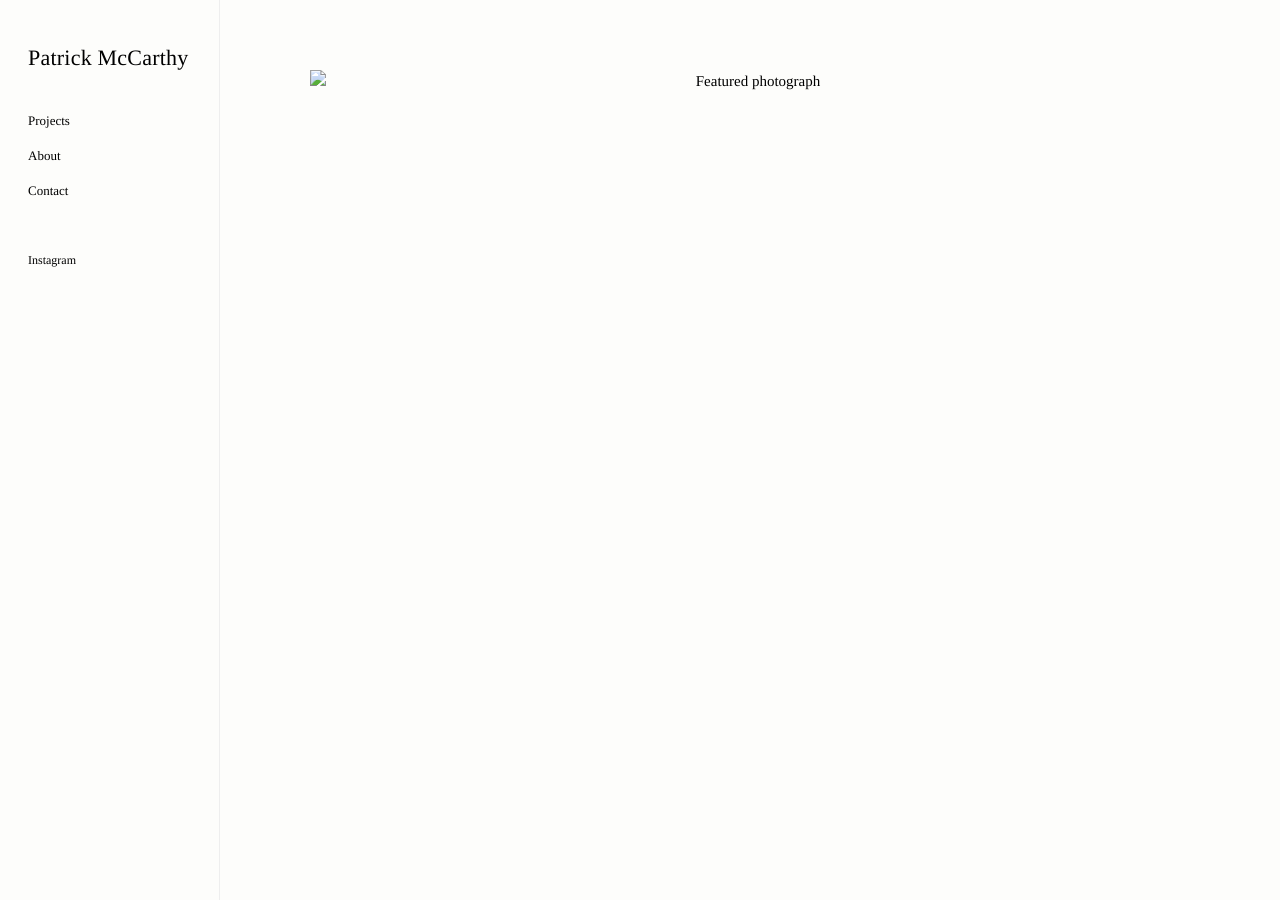
==== index.html @ 659b22f8 "Initial photography portfolio site" ====
<!DOCTYPE html>
<html lang="en">
<head>
<meta charset="UTF-8">
<meta name="viewport" content="width=device-width, initial-scale=1">
<title>Patrick McCarthy — Patrick McCarthy</title>
<link rel="stylesheet" href="css/style.css">
</head>
<body>
<div class="site">
  <aside class="sidebar">
    <div class="brand"><a href="index.html">Patrick McCarthy</a><button class="menu-toggle">Menu</button></div>
    <div class="nav-wrap">
      <ul class="nav">
        <li class="has-children">
          <a href="#" class="toggle">Projects</a>
          <ul class="subnav">
            <li><a href="project-echoes.html">Echoes</a></li>
            <li><a href="project-postcards.html">Postcards</a></li>
          </ul>
        </li>
        <li><a href="about.html">About</a></li>
        <li><a href="contact.html">Contact</a></li>
      </ul>
      <div class="sidebar-foot">
        <!-- <a href="mailto:pat.mccarthy1@aol.com">pat.mccarthy1@aol.com</a> -->
        <a href="https://instagram.com">Instagram</a>
      </div>
    </div>
  </aside>
  <main class="main">
    <section class="hero">
      <img src="images/hero.jpg" alt="Featured photograph">
    </section>
  </main>
</div>
<script src="js/site.js"></script>
</body>
</html>
---- css/style.css ----
/* ---------- Base ---------- */
* { box-sizing: border-box; margin: 0; padding: 0; }

html, body {
  height: 100%;
  background: #fdfdfb;
  color: #000;
  font-family: "Times New Roman", Times, serif;
  font-weight: 400;
  font-size: 15px;
  line-height: 1.6;
  -webkit-font-smoothing: antialiased;
  text-rendering: geometricPrecision;
}

:root {
  --ink: #000;
  --accent: #e85a1a; /* orange */
}

a {
  color: var(--ink);
  text-decoration: none;
  transition: color .15s ease;
}
a:hover { color: var(--accent); }
.tile:hover .label { color: var(--accent); }
.tile:hover { opacity: 1; }

img, video { max-width: 100%; height: auto; display: block; }

/* ---------- Layout ---------- */
.site {
  display: grid;
  grid-template-columns: 220px 1fr;
  min-height: 100vh;
}

/* ---------- Sidebar ---------- */
.sidebar {
  padding: 40px 28px;
  border-right: 1px solid #eee;
  background: #fdfdfb;
  position: sticky;
  top: 0;
  height: 100vh;
  overflow-y: auto;
  font-size: 13px;
}

.brand {
  font-size: 22px;
  letter-spacing: .01em;
  margin-bottom: 36px;
  font-weight: 400;
}
.brand a { border: none; }

.nav { list-style: none; }
.nav > li { margin-bottom: 14px; }
.nav a { display: inline-block; }

.subnav {
  list-style: none;
  margin-top: 8px;
  padding-left: 0;
  display: none;
}
.subnav li { margin: 6px 0; padding-left: 12px; font-size: 12px; color: #555; }
.subnav a { color: #555; }
.has-children.open .subnav { display: block; }

.toggle { cursor: pointer; user-select: none; }

.sidebar-foot {
  margin-top: 48px;
  font-size: 12px;
  color: #666;
  line-height: 1.8;
}
.sidebar-foot a { display: block; }

/* ---------- Main ---------- */
.main {
  padding: 30px 28px 60px;
  display: flex;
  flex-direction: column;
  align-items: center;
}

.page-title {
  font-size: 22px;
  letter-spacing: .01em;
  font-weight: 400;
  margin: 20px 0 40px;
  text-align: center;
  color: #000;
}

.intro {
  max-width: 620px;
  margin: 20px auto 40px;
  text-align: center;
  font-size: 14px;
  color: #333;
  line-height: 1.8;
}

/* ---------- Hero (homepage) ---------- */
.hero {
  width: 100%;
  max-width: 880px;
  margin: 40px auto 0;
  text-align: center;
}
.hero img { width: 100%; margin-bottom: 18px; }
.caption {
  font-style: italic;
  font-size: 12px;
  color: #555;
  letter-spacing: .02em;
}

/* ---------- Slideshow ---------- */
.slideshow {
  width: 100%;
  max-width: 1050px;
  margin: 20px auto 0;
  position: relative;
}

.slide-stage {
  position: relative;
  width: 100%;
  display: flex;
  justify-content: center;
  align-items: center;
  min-height: 60vh;
}

.slide {
  display: none;
  width: 100%;
  text-align: center;
}
.slide.active { display: block; }
.slide img, .slide video {
  max-width: 100%;
  max-height: 76vh;
  width: auto;
  margin: 0 auto;
}
.slide figcaption {
  margin-top: 16px;
  font-style: italic;
  font-size: 12px;
  color: #555;
}

/* Image frame: shrink-wrap the image so the meta strip can sit flush with its edges */
.slide-frame {
  display: inline-block;
  position: relative;
  max-width: 100%;
  text-align: left;
}
.slide-frame img, .slide-frame video {
  display: block;
  max-width: 100%;
  max-height: 76vh;
  width: auto;
  margin: 0;
}
.slide-meta {
  display: flex;
  justify-content: space-between;
  align-items: baseline;
  gap: 24px;
  margin-top: 10px;
  font-size: 13px;
  color: #444;
}
.slide-cap {
  font-style: italic;
}
.slide-num {
  font-style: normal;
  letter-spacing: .05em;
  color: #888;
}

/* Click-zones with arrow cursors — only at outer gutters so they don't cover image clicks or video controls */
.slide-zone {
  position: absolute;
  top: 0;
  bottom: 0;
  width: 18%;
  z-index: 5;
  background: transparent;
}
.slide-zone.prev {
  left: 0;
  cursor: url("data:image/svg+xml;utf8,<svg xmlns='http://www.w3.org/2000/svg' width='40' height='40' viewBox='0 0 40 40'><polyline points='24,10 12,20 24,30' fill='none' stroke='black' stroke-width='1.5'/></svg>") 12 20, w-resize;
}
.slide-zone.next {
  right: 0;
  cursor: url("data:image/svg+xml;utf8,<svg xmlns='http://www.w3.org/2000/svg' width='40' height='40' viewBox='0 0 40 40'><polyline points='16,10 28,20 16,30' fill='none' stroke='black' stroke-width='1.5'/></svg>") 28 20, e-resize;
}

/* Photos in a slideshow get a zoom cursor (click to enlarge) */
.slide img { cursor: zoom-in; }

/* Text-only slide */
.slide.text-slide {
  min-height: 60vh;
  display: none;
  align-items: center;
  justify-content: center;
  padding: 40px 20px;
}
.slide.text-slide.active { display: flex; }
.slide.text-slide .text-body {
  max-width: 560px;
  font-size: 18px;
  line-height: 1.8;
  color: #1a1a1a;
  text-align: left;
}
.slide.text-slide .text-body p { margin-bottom: 1.2em; }

/* Lightbox */
.lightbox {
  position: fixed;
  inset: 0;
  background: rgba(0,0,0,0.92);
  display: none;
  align-items: center;
  justify-content: center;
  z-index: 1000;
  cursor: zoom-out;
  padding: 30px;
}
.lightbox.open { display: flex; }
.lightbox img {
  max-width: 100%;
  max-height: 100%;
  width: auto;
  height: auto;
  display: block;
}
body.lightbox-open { overflow: hidden; }

.slide-counter {
  text-align: center;
  margin-top: 14px;
  font-size: 11px;
  letter-spacing: .15em;
  color: #777;
}

/* ---------- Project index tiles (kept for potential use) ---------- */
.grid {
  display: grid;
  grid-template-columns: repeat(auto-fill, minmax(280px, 1fr));
  gap: 36px 28px;
  width: 100%;
  max-width: 1100px;
}
.tile { display: block; text-align: center; }
.tile img, .tile video {
  width: 100%;
  aspect-ratio: 16/9;
  object-fit: cover;
  margin-bottom: 10px;
  background: #111;
  display: block;
}
.tile .label {
  font-size: 16px;
  letter-spacing: .01em;
  color: #000;
}
.tile a, .tile:hover { border: none; }

/* ---------- About / Contact ---------- */
.prose {
  max-width: 620px;
  margin: 30px auto;
  font-size: 14px;
  line-height: 1.9;
  color: #222;
  text-align: center;
}
.prose p { margin-bottom: 1.2em; }

.contact-block {
  text-align: center;
  font-size: 15px;
  line-height: 1.9;
  margin: 20px auto 0;
  max-width: 520px;
}
.contact-lead {
  font-size: 16px;
  line-height: 1.7;
  margin-bottom: 40px;
  color: #222;
}
.contact-name {
  font-size: 18px;
  margin-top: 10px;
}
.contact-loc {
  color: #555;
  margin-bottom: 30px;
}
.contact-line { margin: 4px 0; }
.contact-foot {
  margin-top: 50px;
  font-style: italic;
  font-size: 13px;
  color: #777;
}

/* ---------- Mobile ---------- */
.menu-toggle { display: none; }

@media (max-width: 800px) {
  .site { grid-template-columns: 1fr; }
  .sidebar {
    position: static;
    height: auto;
    border-right: none;
    border-bottom: 1px solid #eee;
    padding: 20px 24px;
  }
  .brand { margin-bottom: 0; display: inline-block; }
  .menu-toggle {
    display: inline-block;
    float: right;
    cursor: pointer;
    font-size: 13px;
    letter-spacing: .1em;
    text-transform: uppercase;
    border: none;
    background: none;
    color: #1a1a1a;
    padding: 0;
  }
  .nav-wrap { display: none; margin-top: 24px; }
  .nav-wrap.open { display: block; }
  .main { padding: 30px 24px 60px; }
  .slide img, .slide video { max-height: 60vh; }
}
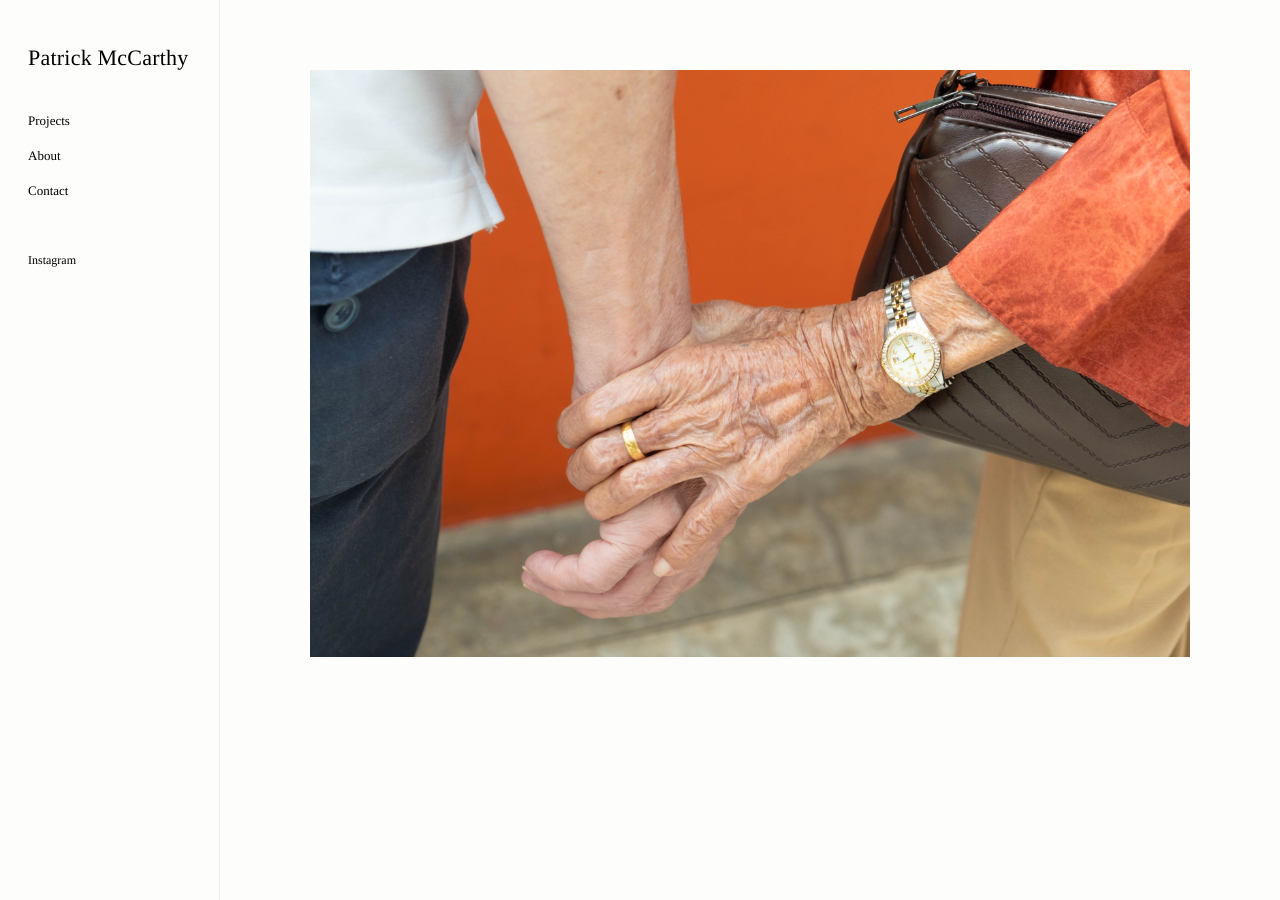
==== commit 0344b3a6: "Remove Instagram sidebar link" ====
--- a/index.html
+++ b/index.html
@@ -30,7 +30,7 @@
   </aside>
   <main class="main">
     <section class="hero">
-      <img src="images/hero.jpg" alt="Featured photograph">
+      <img src="images/hero.JPG" alt="Featured photograph">
     </section>
   </main>
 </div>
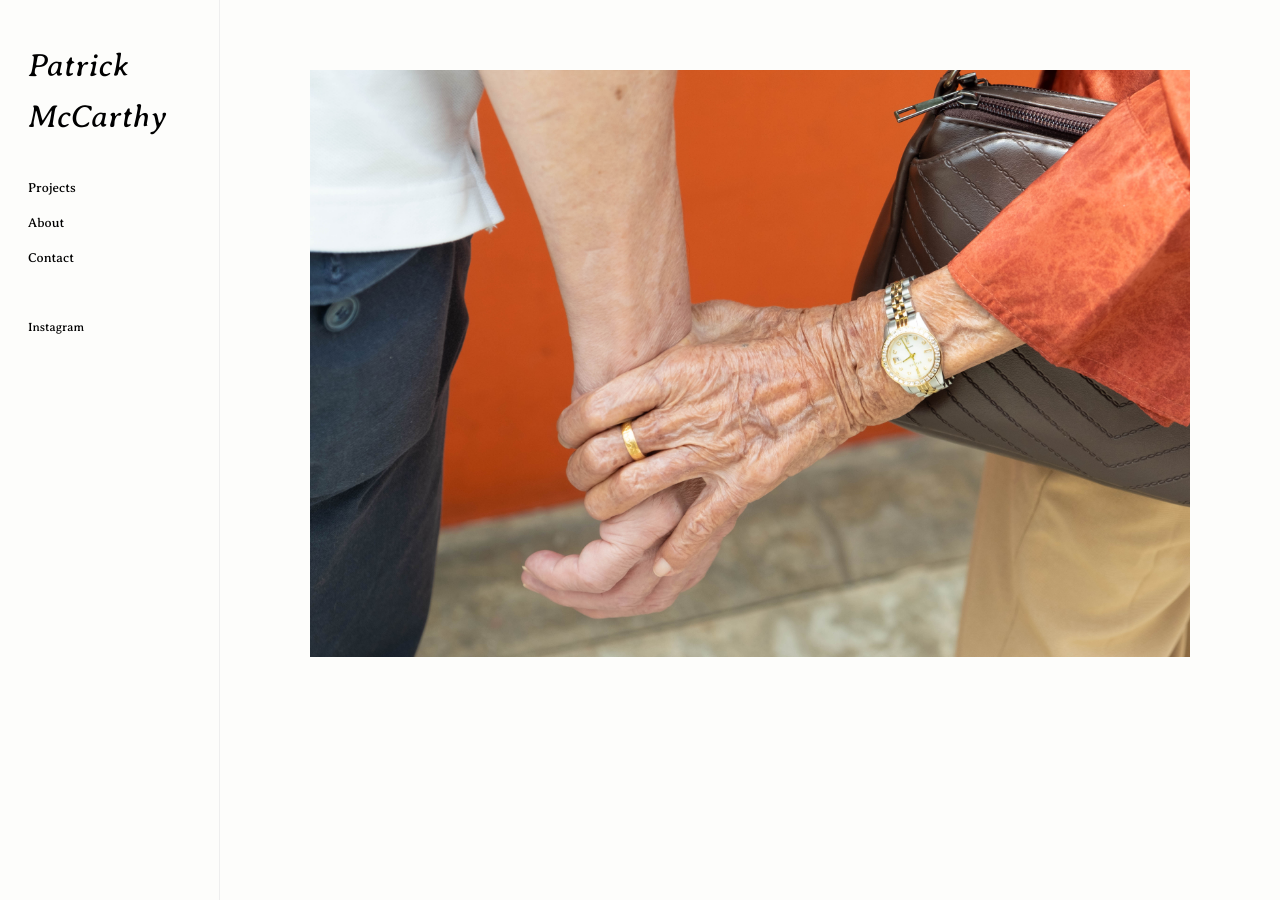
==== commit cdfac3ac: "Update font to Averia Serif Libre and make Patrick McCarthy bigger/italic" ====
--- a/index.html
+++ b/index.html
@@ -4,6 +4,7 @@
 <meta charset="UTF-8">
 <meta name="viewport" content="width=device-width, initial-scale=1">
 <title>Patrick McCarthy — Patrick McCarthy</title>
+<link href="https://fonts.googleapis.com/css2?family=Averia+Serif+Libre:wght@400;700&display=swap" rel="stylesheet">
 <link rel="stylesheet" href="css/style.css">
 </head>
 <body>
--- a/css/style.css
+++ b/css/style.css
@@ -5,7 +5,7 @@
   height: 100%;
   background: #fdfdfb;
   color: #000;
-  font-family: "Times New Roman", Times, serif;
+  font-family: "Averia Serif Libre", "Times New Roman", Times, serif;
   font-weight: 400;
   font-size: 15px;
   line-height: 1.6;
@@ -49,10 +49,11 @@
 }
 
 .brand {
-  font-size: 22px;
+  font-size: 32px;
   letter-spacing: .01em;
   margin-bottom: 36px;
   font-weight: 400;
+  font-style: italic;
 }
 .brand a { border: none; }
 
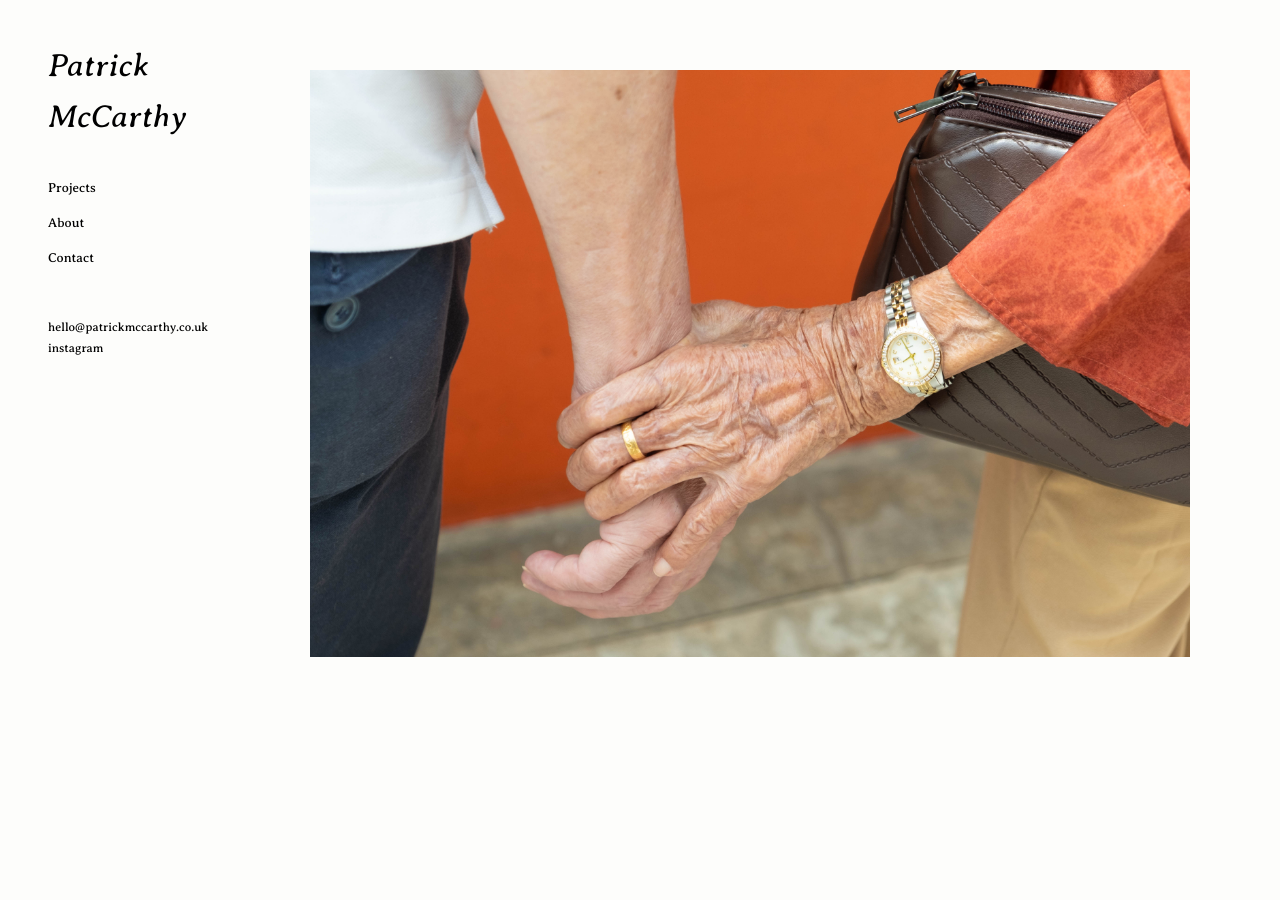
==== commit 6f9c45d1: "Update sidebar styling and footer links - Removed vertical border-right from sidebar - Added left ma" ====
--- a/index.html
+++ b/index.html
@@ -25,7 +25,8 @@
       </ul>
       <div class="sidebar-foot">
         <!-- <a href="mailto:pat.mccarthy1@aol.com">pat.mccarthy1@aol.com</a> -->
-        <a href="https://instagram.com">Instagram</a>
+        <a href="mailto:hello@patrickmccarthy.co.uk">hello@patrickmccarthy.co.uk</a>
+        <a href="https://instagram.com/_patrick_mccarthy_">instagram</a>
       </div>
     </div>
   </aside>
--- a/css/style.css
+++ b/css/style.css
@@ -39,7 +39,7 @@
 /* ---------- Sidebar ---------- */
 .sidebar {
   padding: 40px 28px;
-  border-right: 1px solid #eee;
+  margin-left: 20px;
   background: #fdfdfb;
   position: sticky;
   top: 0;
@@ -334,11 +334,13 @@
     border-right: none;
     border-bottom: 1px solid #eee;
     padding: 20px 24px;
+    display: flex;
+    justify-content: space-between;
+    align-items: center;
   }
-  .brand { margin-bottom: 0; display: inline-block; }
+  .brand { margin-bottom: 0; display: block; }
   .menu-toggle {
     display: inline-block;
-    float: right;
     cursor: pointer;
     font-size: 13px;
     letter-spacing: .1em;
@@ -351,5 +353,6 @@
   .nav-wrap { display: none; margin-top: 24px; }
   .nav-wrap.open { display: block; }
   .main { padding: 30px 24px 60px; }
+  .grid { grid-template-columns: 1fr; gap: 28px; }
   .slide img, .slide video { max-height: 60vh; }
 }
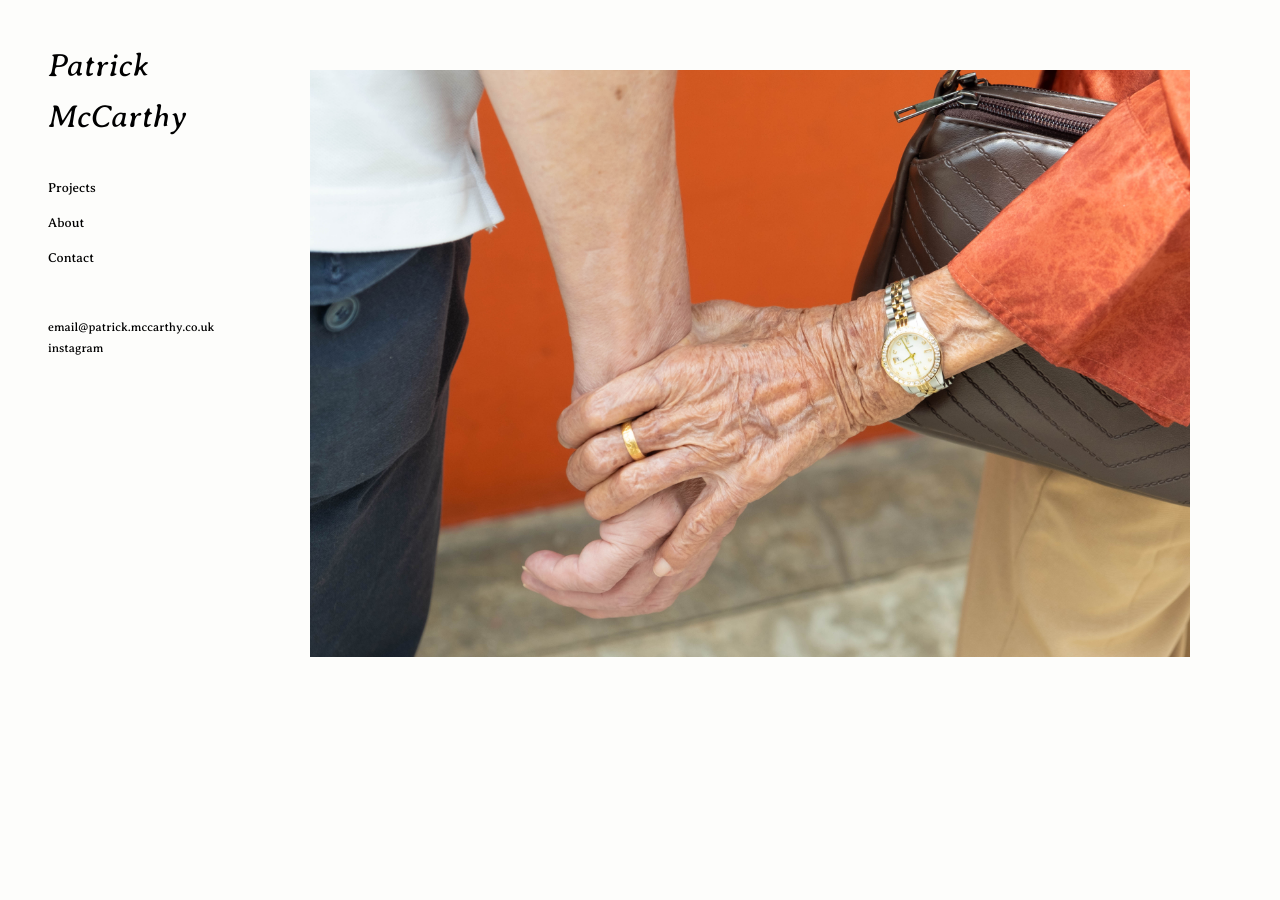
==== commit fecedffa: "Fix mobile menu arrow and left alignment at their actual root causes The up arrow: .menu-toggle was " ====
--- a/index.html
+++ b/index.html
@@ -10,7 +10,7 @@
 <body>
 <div class="site">
   <aside class="sidebar">
-    <div class="brand"><a href="index.html">Patrick McCarthy</a><button class="menu-toggle">Menu</button></div>
+    <div class="brand"><a href="index.html">Patrick McCarthy</a><button class="menu-toggle">▼</button></div>
     <div class="nav-wrap">
       <ul class="nav">
         <li class="has-children">
@@ -25,7 +25,7 @@
       </ul>
       <div class="sidebar-foot">
         <!-- <a href="mailto:pat.mccarthy1@aol.com">pat.mccarthy1@aol.com</a> -->
-        <a href="mailto:hello@patrickmccarthy.co.uk">hello@patrickmccarthy.co.uk</a>
+        <a href="mailto:email@patrick.mccarthy.co.uk">email@patrick.mccarthy.co.uk</a>
         <a href="https://instagram.com/_patrick_mccarthy_">instagram</a>
       </div>
     </div>
--- a/css/style.css
+++ b/css/style.css
@@ -54,6 +54,10 @@
   margin-bottom: 36px;
   font-weight: 400;
   font-style: italic;
+  display: flex;
+  width: 100%;
+  justify-content: space-between;
+  align-items: flex-start;
 }
 .brand a { border: none; }
 
@@ -198,6 +202,8 @@
   width: 18%;
   z-index: 5;
   background: transparent;
+  display: block;
+  cursor: pointer;
 }
 .slide-zone.prev {
   left: 0;
@@ -332,27 +338,70 @@
     position: static;
     height: auto;
     border-right: none;
-    border-bottom: 1px solid #eee;
-    padding: 20px 24px;
-    display: flex;
-    justify-content: space-between;
-    align-items: center;
-  }
-  .brand { margin-bottom: 0; display: block; }
+    border-bottom: none;
+    padding: 12px 24px 0;
+    display: block;
+    overflow: hidden;
+  }
+  .brand {
+    margin-bottom: 0;
+    font-size: 28px;
+    position: relative;
+    display: block;
+  }
   .menu-toggle {
     display: inline-block;
     cursor: pointer;
-    font-size: 13px;
-    letter-spacing: .1em;
-    text-transform: uppercase;
+    font-size: 20px;
     border: none;
     background: none;
     color: #1a1a1a;
     padding: 0;
-  }
-  .nav-wrap { display: none; margin-top: 24px; }
+    /* fixed + z-index above .nav-wrap (100) so the arrow stays visible
+       and tappable while the menu overlay is open */
+    position: fixed;
+    top: 12px;
+    right: 24px;
+    z-index: 200;
+    line-height: 1;
+    min-width: 24px;
+    text-align: center;
+  }
+  .nav-wrap {
+    display: none;
+    position: fixed;
+    top: 0;
+    left: 0;
+    right: 0;
+    bottom: auto;
+    background: #fdfdfb;
+    padding: 56px 24px 12px;
+    border-bottom: 1px solid #eee;
+    z-index: 100;
+  }
   .nav-wrap.open { display: block; }
-  .main { padding: 30px 24px 60px; }
+  .main {
+    padding: 0 24px 60px;
+    align-items: stretch;
+  }
+  .page-title { 
+    margin: 12px 0 0;
+    text-align: left;
+  }
+  .intro { 
+    margin: 0 auto 12px;
+    text-align: left;
+  }
+  .slideshow { margin: 0 auto; }
   .grid { grid-template-columns: 1fr; gap: 28px; }
+  .slide-stage { align-items: flex-start; min-height: auto; }
   .slide img, .slide video { max-height: 60vh; }
-}
+  .prose { 
+    margin: 0 auto;
+    text-align: left;
+  }
+  .contact-block {
+    text-align: left;
+    margin: 0 auto;
+  }
+}
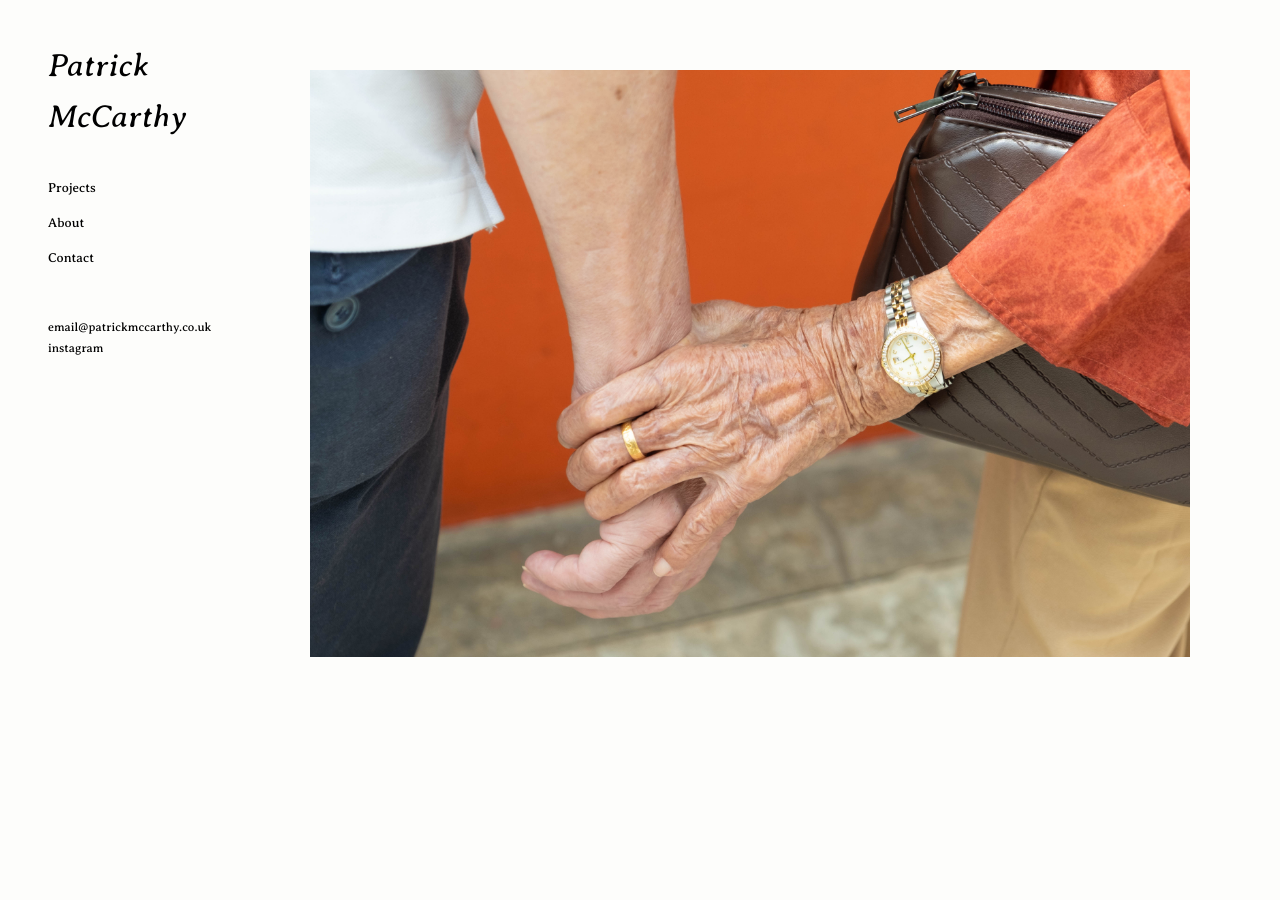
==== commit 9f326b39: "Correct email address and East Java caption typo - email@patrick.mccarthy.co.uk -> email@patrickmcca" ====
--- a/index.html
+++ b/index.html
@@ -25,7 +25,7 @@
       </ul>
       <div class="sidebar-foot">
         <!-- <a href="mailto:pat.mccarthy1@aol.com">pat.mccarthy1@aol.com</a> -->
-        <a href="mailto:email@patrick.mccarthy.co.uk">email@patrick.mccarthy.co.uk</a>
+        <a href="mailto:email@patrickmccarthy.co.uk">email@patrickmccarthy.co.uk</a>
         <a href="https://instagram.com/_patrick_mccarthy_">instagram</a>
       </div>
     </div>
